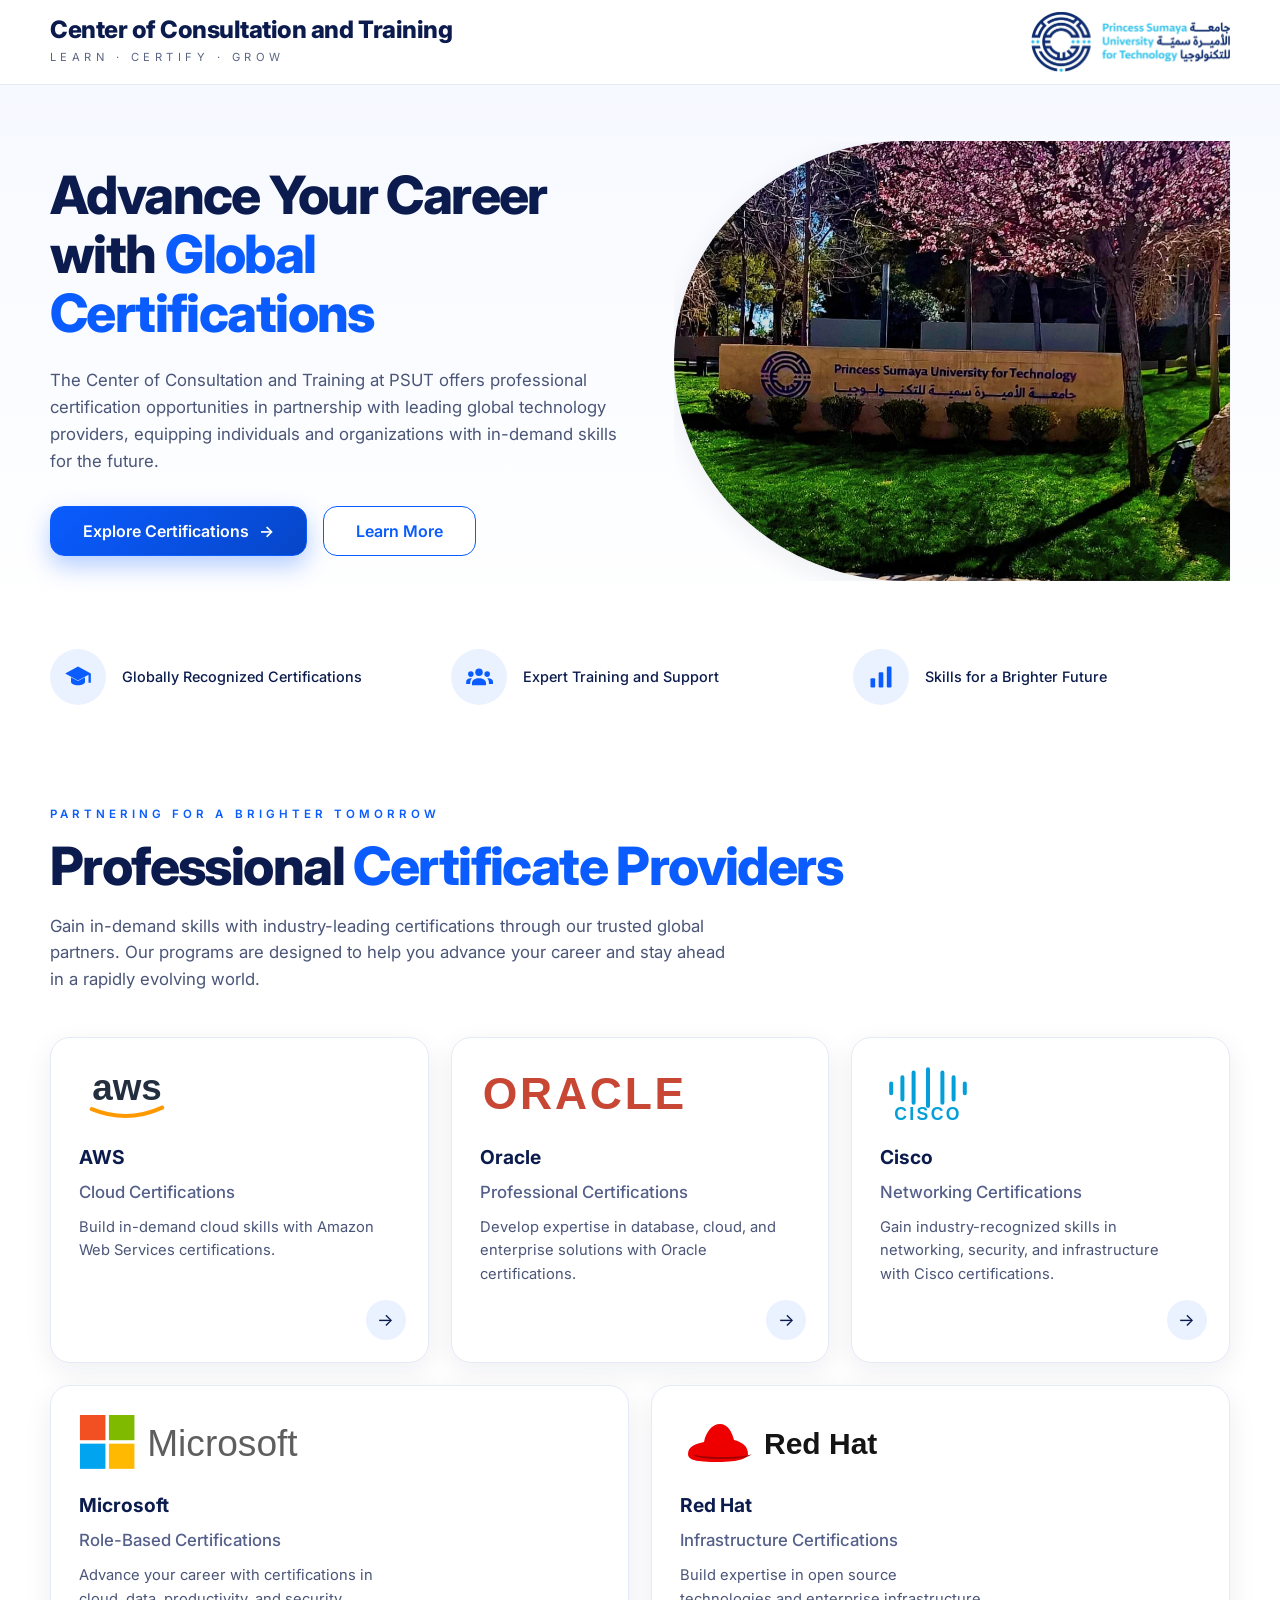
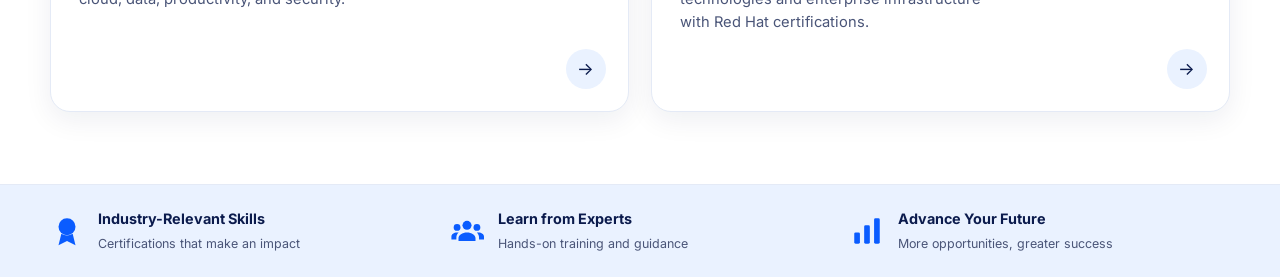
==== index.html @ 0be31d68 "Add PSUT Center of Consultation and Training website Landing page plus AWS, Oracle, Cisco, Microsoft" ====
<!DOCTYPE html>
<html lang="en">
<head>
  <meta charset="UTF-8">
  <meta name="viewport" content="width=device-width, initial-scale=1">
  <title>Center of Consultation and Training | PSUT</title>
  <link rel="preconnect" href="https://fonts.googleapis.com">
  <link href="https://fonts.googleapis.com/css2?family=Inter:wght@400;500;600;700;800&display=swap" rel="stylesheet">
  <link rel="stylesheet" href="css/Shared_Style.css">
  <link rel="stylesheet" href="css/index.css">
</head>
<body>

  <!-- ===== Header ===== -->
  <header class="site-header">
    <div class="container site-header__inner">
      <div class="brand">
        <div class="brand__title">Center of Consultation and Training</div>
        <div class="brand__tagline">LEARN · CERTIFY · GROW</div>
      </div>
      <img class="university-logo" src="assets/images/psut-logo.webp" alt="Princess Sumaya University for Technology" width="1600" height="483">
    </div>
  </header>

  <!-- ===== Hero ===== -->
  <section class="hero" id="hero">
    <div class="container hero__inner">
      <div class="hero__content">
        <h1 class="heading">Advance Your Career<br>with <em>Global Certifications</em></h1>
        <p class="lead">The Center of Consultation and Training at PSUT offers professional certification opportunities in partnership with leading global technology providers, equipping individuals and organizations with in-demand skills for the future.</p>
        <div class="hero__actions">
          <button class="btn btn--primary" data-scroll-target="#providers">Explore Certifications <span aria-hidden="true">→</span></button>
          <button class="btn btn--outline" data-scroll-target="#highlights">Learn More</button>
        </div>
      </div>
      <div class="hero__media" data-tilt>
        <img src="assets/images/campus.webp" alt="PSUT campus in spring bloom">
        <div class="petals" id="petals" aria-hidden="true"></div>
      </div>
    </div>
  </section>

  <!-- ===== Highlights ===== -->
  <section class="highlights" id="highlights">
    <div class="container highlights__inner" id="highlights-list"></div>
  </section>

  <!-- ===== Providers ===== -->
  <section class="section providers" id="providers">
    <div class="container">
      <div class="eyebrow">Partnering for a brighter tomorrow</div>
      <h2 class="heading">Professional <em>Certificate Providers</em></h2>
      <p class="lead">Gain in-demand skills with industry-leading certifications through our trusted global partners. Our programs are designed to help you advance your career and stay ahead in a rapidly evolving world.</p>
      <div class="providers__grid" id="providers-grid"></div>
    </div>
  </section>

  <!-- ===== Footer strip ===== -->
  <footer class="footer-strip">
    <div class="container footer-strip__inner" id="footer-strip"></div>
  </footer>

  <script src="js/Shared_Script.js"></script>
  <script src="js/index.js"></script>
</body>
</html>
---- css/Shared_Style.css ----
/* ==========================================================
   Shared_Style.css — styles used by every page
   Sections: 1 Tokens · 2 Reset · 3 Layout · 4 Header
             5 Buttons · 6 Section headings · 7 Footer strip · 8 Reveal
   ========================================================== */

/* 1. Tokens */
:root {
  --navy: #0b1b4d;
  --blue: #0a5cff;
  --blue-dark: #0646c8;
  --blue-soft: #eaf2ff;
  --orange: #ff9900;
  --text: #4a5578;
  --line: #e4eaf6;
  --bg: #ffffff;
  --card-shadow: 0 8px 28px rgba(11, 27, 77, 0.07);
  --radius: 20px;
  --header-h: 84px;
  --max-w: 1180px;
  /* motion */
  --ease-spring: cubic-bezier(0.16, 1, 0.3, 1);
  --ease-pop: cubic-bezier(0.34, 1.56, 0.64, 1);
}

/* 2. Reset */
*, *::before, *::after { box-sizing: border-box; }
html { scroll-behavior: smooth; overflow-x: clip; }
body {
  margin: 0;
  font-family: "Inter", "Segoe UI", Helvetica, Arial, sans-serif;
  color: var(--text);
  background: var(--bg);
  line-height: 1.6;
}
img { max-width: 100%; display: block; }
.container > *, .hero__inner > *, .aws-hero__inner > * { min-width: 0; }
a { color: inherit; text-decoration: none; }
h1, h2, h3, h4, p { margin: 0; }

/* 3. Layout */
.container { width: min(var(--max-w), 100% - 40px); margin-inline: auto; }
.section { padding: 72px 0; scroll-margin-top: var(--header-h); }

/* 4. Header */
.site-header {
  position: sticky; top: 0; z-index: 50;
  background: rgba(255, 255, 255, 0.92);
  backdrop-filter: blur(10px);
  border-bottom: 1px solid var(--line);
}
.site-header__inner {
  height: var(--header-h);
  display: flex; align-items: center; justify-content: space-between; gap: 20px;
}
.brand__title { font-size: 1.5rem; font-weight: 800; color: var(--navy); letter-spacing: -0.02em; line-height: 1.1; }
.brand__tagline { font-size: 0.7rem; letter-spacing: 0.4em; color: #5a6585; margin-top: 6px; }
.university-logo { height: 60px; width: auto; flex: none; }

/* 5. Buttons */
.btn {
  display: inline-flex; align-items: center; gap: 10px;
  padding: 16px 32px; border-radius: 14px;
  font-family: inherit; font-size: 1rem; font-weight: 600; line-height: 1; cursor: pointer;
  border: 1.5px solid var(--blue);
  transition: transform .2s ease, box-shadow .2s ease, background .2s ease;
}
.btn:hover { transform: translateY(-2px); }
.btn:focus-visible, .provider-card__arrow:focus-visible, .brand:focus-visible { outline: 3px solid var(--blue); outline-offset: 3px; }
::selection { background: var(--blue); color: #fff; }
.btn--primary { background: linear-gradient(135deg, #0a5cff, #0646c8); color: #fff; box-shadow: 0 10px 24px rgba(10, 92, 255, .3); }
.btn--outline { background: #fff; color: var(--blue); }
.btn--outline:hover { background: var(--blue-soft); }

/* 6. Section headings */
.eyebrow { margin-bottom: 14px; font-size: 0.72rem; font-weight: 600; letter-spacing: 0.35em; text-transform: uppercase; color: var(--blue); }
.heading { font-size: clamp(2rem, 4.5vw, 3.3rem); font-weight: 800; color: var(--navy); letter-spacing: -0.03em; line-height: 1.12; text-wrap: balance; }
.heading em { font-style: normal; color: var(--blue); }
.lead { font-size: 1.05rem; max-width: 62ch; text-wrap: pretty; }

/* 7. Footer strip */
.footer-strip { background: var(--blue-soft); border-top: 1px solid var(--line); }
.footer-strip__inner { display: grid; grid-template-columns: repeat(3, 1fr); gap: 20px; padding: 22px 0; }
.footer-strip__item { display: flex; align-items: center; gap: 14px; }
.footer-strip__item svg { width: 34px; height: 34px; flex: none; color: var(--blue); }
.footer-strip__item strong { display: block; color: var(--navy); font-size: 0.9rem; }
.footer-strip__item span { font-size: 0.78rem; }

/* 7b. Feature strip (four selling points above the Enroll button on provider pages) */
.features { list-style: none; margin: 48px 0 0; padding: 22px 26px; display: grid; grid-template-columns: repeat(4, 1fr); gap: 22px; background: linear-gradient(180deg, #fff, #eef5ff); border: 1px solid var(--line); border-radius: 28px; box-shadow: var(--card-shadow); }
.feature { display: flex; align-items: center; gap: 14px; }
.feature__icon { width: 46px; height: 46px; border-radius: 50%; background: var(--blue-soft); color: var(--blue); display: grid; place-items: center; flex: none; }
.feature__icon svg { width: 24px; height: 24px; }
.feature strong { display: block; color: var(--navy); font-size: .88rem; line-height: 1.25; }
.feature span { display: block; font-size: .78rem; line-height: 1.35; }
@media (max-width: 1000px) { .features { grid-template-columns: 1fr 1fr; } }
@media (max-width: 560px) { .features { grid-template-columns: minmax(0, 1fr); padding: 20px; } }

/* 8a. Pointer tilt (driven by Shared.initTilt) */
[data-tilt] { --rx: 0deg; --ry: 0deg; transform: perspective(900px) rotateX(var(--rx)) rotateY(var(--ry)); transition: transform .25s cubic-bezier(.2, .7, .2, 1); }

/* 8. Motion — scroll reveal, badge pop, drawn connector, hero entrances
   Individual `translate` / `scale` properties are used for the entrance so a card's own
   hover `transform` never fights with it. Delays are per-property so hover stays instant. */
.reveal {
  --d: 0ms;
  opacity: 0; translate: 0 36px; scale: .96;
}
.reveal--left  { translate: -48px 24px; }
.reveal--right { translate: 48px 24px; }
.reveal.reveal { /* beats page-level transition rules on cards */
  transition:
    opacity .75s var(--ease-spring) var(--d),
    translate .75s var(--ease-spring) var(--d),
    scale .75s var(--ease-spring) var(--d),
    transform .25s ease, box-shadow .25s ease;
}
.reveal.is-visible { opacity: 1; translate: 0 0; scale: 1; }

/* Badges and number seals pop in just after their card */
.reveal .path-item__badge, .reveal .ms-card__badge, .reveal .rh-card__badge, .reveal .cs-item__num {
  opacity: 0; scale: .55;
  transition: opacity .5s ease calc(var(--d) + 220ms), scale .8s var(--ease-pop) calc(var(--d) + 220ms), transform .3s var(--ease-spring);
}
.reveal.is-visible .path-item__badge, .reveal.is-visible .ms-card__badge,
.reveal.is-visible .rh-card__badge, .reveal.is-visible .cs-item__num { opacity: 1; scale: 1; }

/* Roadmap connector line is drawn as the page scrolls (--draw: 0 → 1, set by Shared.initDrawLines) */
.path::before, .cs-grid::before { clip-path: inset(0 0 calc((1 - var(--draw, 1)) * 100%) 0); transition: clip-path .25s linear; }

/* Hero entrances (pages attach these with `animation:`) */
@keyframes rise { from { opacity: 0; transform: translateY(36px) scale(.96); } }
@keyframes art-in { from { opacity: 0; transform: translateY(36px) scale(1.04); filter: blur(8px); } }
@keyframes reveal-media { from { clip-path: inset(0 0 0 100%); opacity: 0; } to { clip-path: inset(0); opacity: 1; } }
@keyframes settle { from { transform: scale(1.04); } to { transform: scale(1); } }

/* Hover lift with a soft shadow */
.btn--primary:hover { box-shadow: 0 16px 32px rgba(10, 92, 255, .32); }
.btn--outline:hover { box-shadow: 0 10px 24px rgba(11, 27, 77, .1); }

@media (prefers-reduced-motion: reduce) {
  html { scroll-behavior: auto; }
  .reveal, .reveal .path-item__badge, .reveal .ms-card__badge, .reveal .rh-card__badge, .reveal .cs-item__num { opacity: 1; translate: none; scale: none; transition: none; }
  .path::before, .cs-grid::before { clip-path: none; transition: none; }
}

@media (max-width: 760px) {
  .university-logo { height: 40px; }
  .brand__title { font-size: 1.15rem; }
  .brand__tagline { letter-spacing: 0.25em; }
  .footer-strip__inner { grid-template-columns: 1fr; }
}

/* Small phones (≤ 480px, e.g. 320 × 768) */
@media (max-width: 480px) {
  :root { --header-h: 68px; }
  .container { width: calc(100% - 32px); }
  .section { padding: 48px 0; }
  .site-header__inner { gap: 10px; }
  .brand__title { font-size: 0.95rem; line-height: 1.15; }
  .brand__tagline { font-size: 0.6875rem; letter-spacing: 0.12em; margin-top: 3px; white-space: nowrap; }
  .university-logo { height: 30px; }
  .eyebrow { font-size: 0.6875rem; letter-spacing: 0.16em; }
  .heading { font-size: 1.75rem; }
  .lead { font-size: 0.98rem; }
  .btn { padding: 15px 22px; justify-content: center; }
}
---- css/index.css ----
/* ==========================================================
   index.css — styles specific to the home page
   Sections: 1 Hero · 2 Highlights · 3 Providers
   ========================================================== */

/* 1. Hero */
.hero { background: linear-gradient(180deg, #f6f9ff, #fff); overflow: hidden; }
.hero__inner { display: grid; grid-template-columns: 1.05fr 1fr; align-items: center; gap: 40px; padding: 56px 0 40px; }
.hero__content { display: grid; gap: 24px; justify-items: start; }
.hero__actions { display: flex; flex-wrap: wrap; gap: 16px; margin-top: 8px; }
.hero__media { border-radius: 50% 0 0 50% / 60% 0 0 60%; overflow: hidden; height: 440px; box-shadow: var(--card-shadow); }
.hero__media { position: relative; animation: reveal-media 1s var(--ease-spring) both; }
.hero__media img { animation: settle 1.6s var(--ease-spring) both; }
.hero__content > * { animation: rise .8s var(--ease-spring) both; }
.hero__content > :nth-child(2) { animation-delay: .12s; }
.hero__content > :nth-child(3) { animation-delay: .24s; }
.petals { position: absolute; inset: 0; overflow: hidden; pointer-events: none; }
.petal { position: absolute; top: -10%; width: var(--s); height: calc(var(--s) * .7); border-radius: 80% 0 80% 0; background: #ffd6ea; opacity: .85; animation: fall var(--d) linear var(--delay) infinite; }
@keyframes fall { to { transform: translate3d(var(--x), 120vh, 0) rotate(540deg); } }
@media (prefers-reduced-motion: reduce) { .hero__media, .hero__media img, .hero__content > *, .petal { animation: none; } .petals { display: none; } }
.hero__media img { width: 100%; height: 100%; object-fit: cover; object-position: 50% 62%; }

/* 2. Highlights */
.highlights { background: #fff; }
.highlights__inner { display: grid; grid-template-columns: repeat(3, 1fr); gap: 24px; padding: 28px 0; scroll-margin-top: var(--header-h); }
.highlight { display: flex; align-items: center; gap: 16px; }
.highlight__icon { width: 56px; height: 56px; border-radius: 50%; background: var(--blue-soft); display: grid; place-items: center; color: var(--blue); flex: none; }
.highlight__icon svg { width: 28px; height: 28px; }
.highlight span { font-size: 0.9rem; font-weight: 500; color: var(--navy); }

/* 3. Providers */
.providers .lead { margin-top: 16px; }
.providers__grid { display: grid; grid-template-columns: repeat(6, 1fr); gap: 22px; margin-top: 44px; }
.provider-card {
  grid-column: span 2; position: relative; display: flex; flex-direction: column; gap: 6px;
  min-height: 250px; padding: 28px 28px 76px; background: #fff; border: 1px solid var(--line);
  border-radius: var(--radius); box-shadow: var(--card-shadow);
  transition: transform .25s ease, box-shadow .25s ease;
}
.provider-card:nth-child(n+4) { grid-column: span 3; min-height: 220px; }
.provider-card:hover { transform: translateY(-4px); box-shadow: 0 16px 36px rgba(11, 27, 77, .12); }
.provider-card__logo { height: 56px; margin-bottom: 14px; }
.provider-card__logo img { height: 100%; width: auto; max-width: 100%; object-fit: contain; object-position: left center; }
.provider-card h3 { color: var(--navy); font-size: 1.2rem; }
.provider-card h4 { font-weight: 500; font-size: 1.05rem; color: #55608a; }
.provider-card p { font-size: 0.92rem; max-width: 34ch; margin-top: 4px; }
.provider-card__arrow {
  position: absolute; right: 22px; bottom: 22px; width: 40px; height: 40px;
  border-radius: 50%; background: var(--blue-soft); color: var(--navy);
  display: grid; place-items: center; font-size: 1.1rem; transition: background .2s, color .2s, transform .2s;
}
.provider-card__arrow:hover, .provider-card__arrow:focus-visible { background: var(--blue); color: #fff; transform: translateX(3px); }

@media (max-width: 900px) {
  .hero__inner { grid-template-columns: minmax(0, 1fr); padding-top: 40px; }
  .hero__media { border-radius: var(--radius); height: 280px; }
  .highlights__inner { grid-template-columns: 1fr; }
  .provider-card, .provider-card:nth-child(n+4) { grid-column: span 6; min-height: 0; }
}

@media (max-width: 480px) {
  .hero__inner { padding: 32px 0 24px; gap: 28px; }
  .hero__actions { width: 100%; flex-direction: column; }
  .hero__actions .btn { width: 100%; }
  .hero__media { height: 220px; }
  .highlights__inner { padding: 20px 0; }
  .provider-card, .provider-card:nth-child(n+4) { padding: 24px 22px 72px; }
}
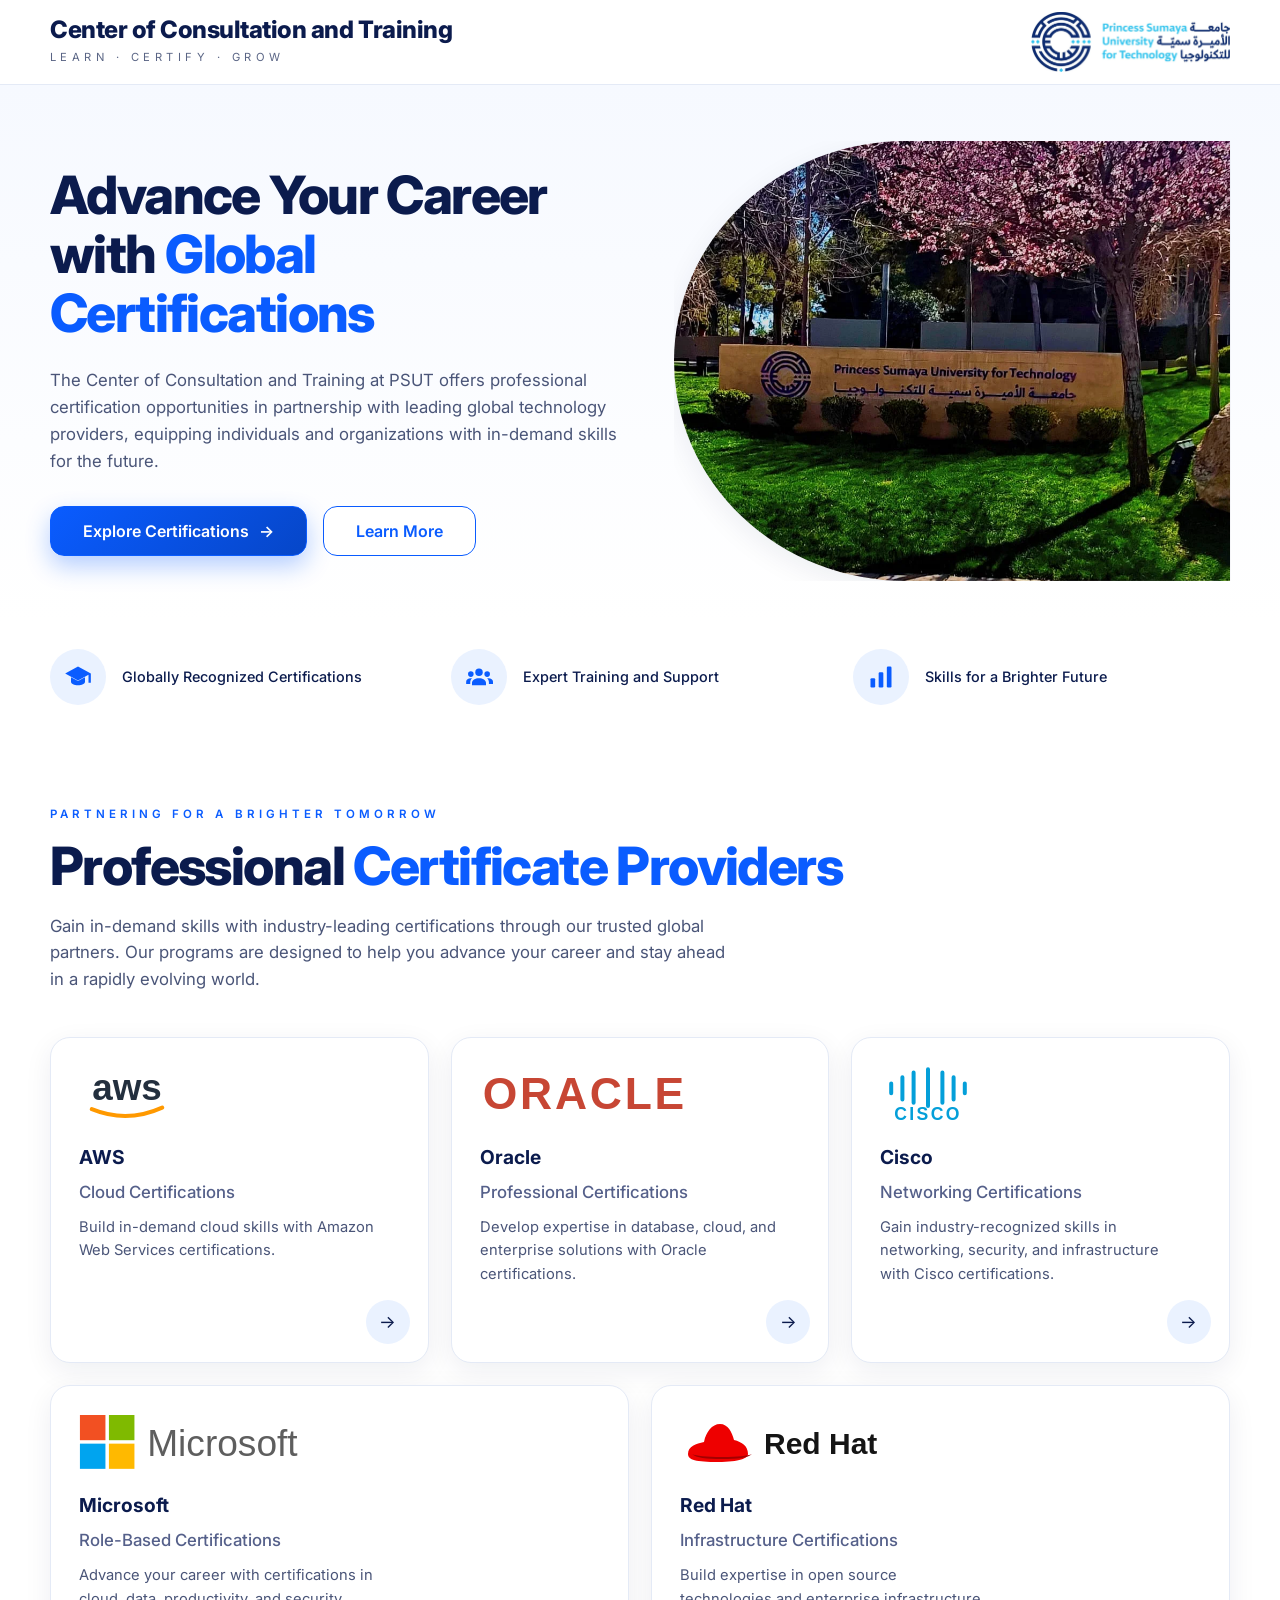
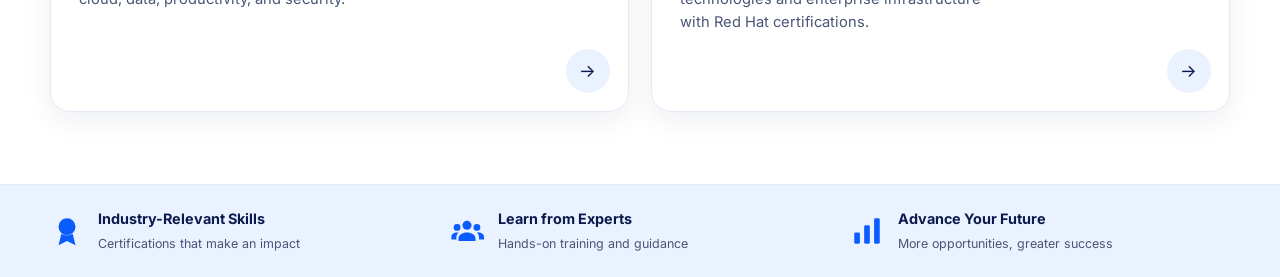
==== commit 4232b58c: "Accessibility pass: skip link, main landmark, labelled lists, card contrast, 44px targets Co-Authore" ====
--- a/index.html
+++ b/index.html
@@ -8,8 +8,10 @@
   <link href="https://fonts.googleapis.com/css2?family=Inter:wght@400;500;600;700;800&display=swap" rel="stylesheet">
   <link rel="stylesheet" href="css/Shared_Style.css">
   <link rel="stylesheet" href="css/index.css">
+  <script>document.documentElement.classList.add("js");</script>
 </head>
 <body>
+  <a class="skip-link" href="#main">Skip to main content</a>
 
   <!-- ===== Header ===== -->
   <header class="site-header">
@@ -22,6 +24,7 @@
     </div>
   </header>
 
+  <main id="main" tabindex="-1">
   <!-- ===== Hero ===== -->
   <section class="hero" id="hero">
     <div class="container hero__inner">
@@ -35,7 +38,6 @@
       </div>
       <div class="hero__media" data-tilt>
         <img src="assets/images/campus.webp" alt="PSUT campus in spring bloom">
-        <div class="petals" id="petals" aria-hidden="true"></div>
       </div>
     </div>
   </section>
@@ -55,6 +57,8 @@
     </div>
   </section>
 
+  </main>
+
   <!-- ===== Footer strip ===== -->
   <footer class="footer-strip">
     <div class="container footer-strip__inner" id="footer-strip"></div>
--- a/css/Shared_Style.css
+++ b/css/Shared_Style.css
@@ -25,7 +25,7 @@
 
 /* 2. Reset */
 *, *::before, *::after { box-sizing: border-box; }
-html { scroll-behavior: smooth; overflow-x: clip; }
+html { scroll-behavior: smooth; overflow-x: hidden; }
 body {
   margin: 0;
   font-family: "Inter", "Segoe UI", Helvetica, Arial, sans-serif;
@@ -38,9 +38,15 @@
 a { color: inherit; text-decoration: none; }
 h1, h2, h3, h4, p { margin: 0; }
 
+/* Accessibility helpers */
+.skip-link { position: absolute; left: 16px; top: -64px; z-index: 100; padding: 12px 18px; border-radius: 10px; background: var(--navy); color: #fff; font-weight: 600; transition: top .2s ease; }
+.skip-link:focus { top: 12px; }
+.sr-only { position: absolute; width: 1px; height: 1px; margin: -1px; padding: 0; overflow: hidden; clip: rect(0 0 0 0); white-space: nowrap; border: 0; }
+main:focus { outline: none; }
+
 /* 3. Layout */
 .container { width: min(var(--max-w), 100% - 40px); margin-inline: auto; }
-.section { padding: 72px 0; scroll-margin-top: var(--header-h); }
+.section { padding: 72px 0; scroll-margin-top: var(--header-h); overflow-x: clip; }
 
 /* 4. Header */
 .site-header {
@@ -66,7 +72,13 @@
   transition: transform .2s ease, box-shadow .2s ease, background .2s ease;
 }
 .btn:hover { transform: translateY(-2px); }
-.btn:focus-visible, .provider-card__arrow:focus-visible, .brand:focus-visible { outline: 3px solid var(--blue); outline-offset: 3px; }
+.btn:active { transform: translateY(0) scale(.98); }
+.btn:disabled, .btn[aria-disabled="true"] { opacity: .5; pointer-events: none; }
+/* Focus ring in the shadcn style: a soft 3px halo instead of a hard outline */
+.btn:focus-visible, .provider-card__arrow:focus-visible, .brand:focus-visible, .feature a:focus-visible {
+  outline: none; box-shadow: 0 0 0 3px rgba(10, 92, 255, .4); border-color: var(--blue);
+}
+.brand:focus-visible { border-radius: 8px; }
 ::selection { background: var(--blue); color: #fff; }
 .btn--primary { background: linear-gradient(135deg, #0a5cff, #0646c8); color: #fff; box-shadow: 0 10px 24px rgba(10, 92, 255, .3); }
 .btn--outline { background: #fff; color: var(--blue); }
@@ -102,12 +114,10 @@
 /* 8. Motion — scroll reveal, badge pop, drawn connector, hero entrances
    Individual `translate` / `scale` properties are used for the entrance so a card's own
    hover `transform` never fights with it. Delays are per-property so hover stays instant. */
-.reveal {
-  --d: 0ms;
-  opacity: 0; translate: 0 36px; scale: .96;
-}
-.reveal--left  { translate: -48px 24px; }
-.reveal--right { translate: 48px 24px; }
+.reveal { --d: 0ms; }
+.js .reveal { opacity: 0; translate: 0 36px; scale: .96; }
+.js .reveal--left  { translate: -48px 24px; }
+.js .reveal--right { translate: 48px 24px; }
 .reveal.reveal { /* beats page-level transition rules on cards */
   transition:
     opacity .75s var(--ease-spring) var(--d),
@@ -115,15 +125,15 @@
     scale .75s var(--ease-spring) var(--d),
     transform .25s ease, box-shadow .25s ease;
 }
-.reveal.is-visible { opacity: 1; translate: 0 0; scale: 1; }
+.js .reveal.is-visible { opacity: 1; translate: 0 0; scale: 1; }
 
 /* Badges and number seals pop in just after their card */
-.reveal .path-item__badge, .reveal .ms-card__badge, .reveal .rh-card__badge, .reveal .cs-item__num {
+.js .reveal .path-item__badge, .js .reveal .ms-card__badge, .js .reveal .rh-card__badge, .js .reveal .cs-item__num {
   opacity: 0; scale: .55;
   transition: opacity .5s ease calc(var(--d) + 220ms), scale .8s var(--ease-pop) calc(var(--d) + 220ms), transform .3s var(--ease-spring);
 }
-.reveal.is-visible .path-item__badge, .reveal.is-visible .ms-card__badge,
-.reveal.is-visible .rh-card__badge, .reveal.is-visible .cs-item__num { opacity: 1; scale: 1; }
+.js .reveal.is-visible .path-item__badge, .js .reveal.is-visible .ms-card__badge,
+.js .reveal.is-visible .rh-card__badge, .js .reveal.is-visible .cs-item__num { opacity: 1; scale: 1; }
 
 /* Roadmap connector line is drawn as the page scrolls (--draw: 0 → 1, set by Shared.initDrawLines) */
 .path::before, .cs-grid::before { clip-path: inset(0 0 calc((1 - var(--draw, 1)) * 100%) 0); transition: clip-path .25s linear; }
@@ -140,7 +150,7 @@
 
 @media (prefers-reduced-motion: reduce) {
   html { scroll-behavior: auto; }
-  .reveal, .reveal .path-item__badge, .reveal .ms-card__badge, .reveal .rh-card__badge, .reveal .cs-item__num { opacity: 1; translate: none; scale: none; transition: none; }
+  .js .reveal, .js .reveal .path-item__badge, .js .reveal .ms-card__badge, .js .reveal .rh-card__badge, .js .reveal .cs-item__num { opacity: 1; translate: none; scale: none; transition: none; }
   .path::before, .cs-grid::before { clip-path: none; transition: none; }
 }
 
--- a/css/index.css
+++ b/css/index.css
@@ -14,10 +14,7 @@
 .hero__content > * { animation: rise .8s var(--ease-spring) both; }
 .hero__content > :nth-child(2) { animation-delay: .12s; }
 .hero__content > :nth-child(3) { animation-delay: .24s; }
-.petals { position: absolute; inset: 0; overflow: hidden; pointer-events: none; }
-.petal { position: absolute; top: -10%; width: var(--s); height: calc(var(--s) * .7); border-radius: 80% 0 80% 0; background: #ffd6ea; opacity: .85; animation: fall var(--d) linear var(--delay) infinite; }
-@keyframes fall { to { transform: translate3d(var(--x), 120vh, 0) rotate(540deg); } }
-@media (prefers-reduced-motion: reduce) { .hero__media, .hero__media img, .hero__content > *, .petal { animation: none; } .petals { display: none; } }
+@media (prefers-reduced-motion: reduce) { .hero__media, .hero__media img, .hero__content > * { animation: none; } }
 .hero__media img { width: 100%; height: 100%; object-fit: cover; object-position: 50% 62%; }
 
 /* 2. Highlights */
@@ -38,6 +35,8 @@
   transition: transform .25s ease, box-shadow .25s ease;
 }
 .provider-card:nth-child(n+4) { grid-column: span 3; min-height: 220px; }
+.provider-card[data-href] { cursor: pointer; }
+.provider-card:focus-within { box-shadow: 0 0 0 3px rgba(10, 92, 255, .25), var(--card-shadow); }
 .provider-card:hover { transform: translateY(-4px); box-shadow: 0 16px 36px rgba(11, 27, 77, .12); }
 .provider-card__logo { height: 56px; margin-bottom: 14px; }
 .provider-card__logo img { height: 100%; width: auto; max-width: 100%; object-fit: contain; object-position: left center; }
@@ -45,7 +44,7 @@
 .provider-card h4 { font-weight: 500; font-size: 1.05rem; color: #55608a; }
 .provider-card p { font-size: 0.92rem; max-width: 34ch; margin-top: 4px; }
 .provider-card__arrow {
-  position: absolute; right: 22px; bottom: 22px; width: 40px; height: 40px;
+  position: absolute; right: 18px; bottom: 18px; width: 44px; height: 44px;
   border-radius: 50%; background: var(--blue-soft); color: var(--navy);
   display: grid; place-items: center; font-size: 1.1rem; transition: background .2s, color .2s, transform .2s;
 }
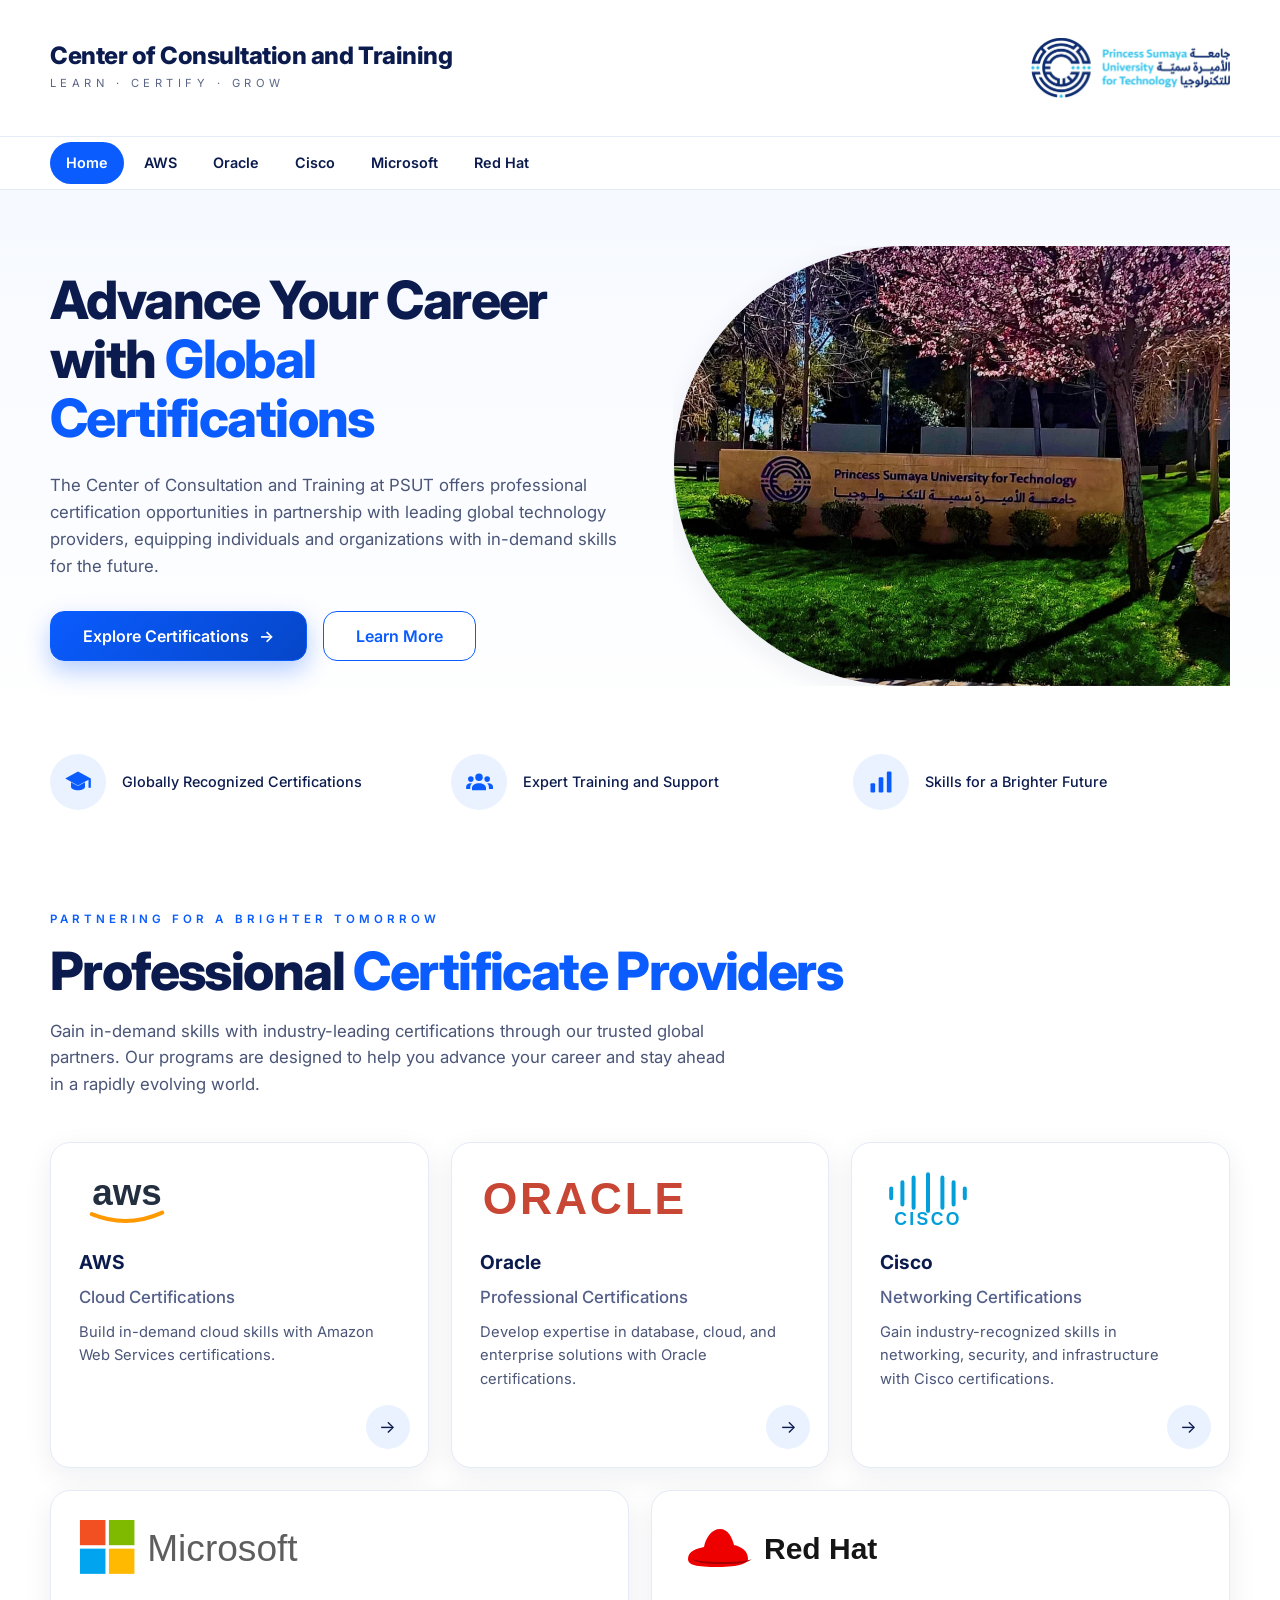
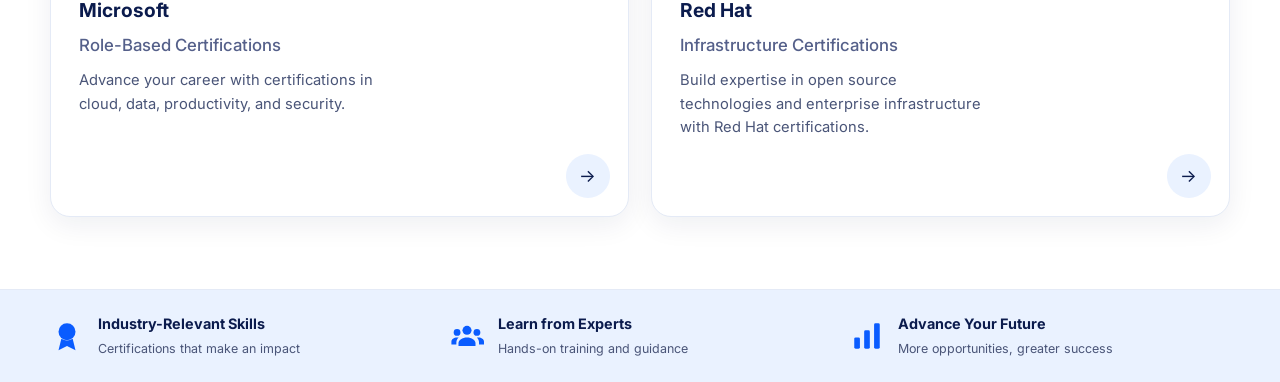
==== commit 32b60b62: "Polish: mobile-native fixes, view transitions, scroll-driven connector, header shadow, shared hero a" ====
--- a/index.html
+++ b/index.html
@@ -2,7 +2,9 @@
 <html lang="en">
 <head>
   <meta charset="UTF-8">
-  <meta name="viewport" content="width=device-width, initial-scale=1">
+  <meta name="viewport" content="width=device-width, initial-scale=1, viewport-fit=cover">
+  <meta name="theme-color" content="#ffffff">
+  <meta name="color-scheme" content="light">
   <title>Center of Consultation and Training | PSUT</title>
   <link rel="preconnect" href="https://fonts.googleapis.com">
   <link href="https://fonts.googleapis.com/css2?family=Inter:wght@400;500;600;700;800&display=swap" rel="stylesheet">
--- a/css/Shared_Style.css
+++ b/css/Shared_Style.css
@@ -16,16 +16,17 @@
   --bg: #ffffff;
   --card-shadow: 0 8px 28px rgba(11, 27, 77, 0.07);
   --radius: 20px;
-  --header-h: 84px;
+  --header-h: 136px;
   --max-w: 1180px;
   /* motion */
   --ease-spring: cubic-bezier(0.16, 1, 0.3, 1);
   --ease-pop: cubic-bezier(0.34, 1.56, 0.64, 1);
+  --ease-out: cubic-bezier(0.23, 1, 0.32, 1); /* strong ease-out for hover / press feedback */
 }
 
 /* 2. Reset */
 *, *::before, *::after { box-sizing: border-box; }
-html { scroll-behavior: smooth; overflow-x: hidden; }
+html { scroll-behavior: smooth; overflow-x: hidden; -webkit-tap-highlight-color: transparent; -webkit-text-size-adjust: 100%; }
 body {
   margin: 0;
   font-family: "Inter", "Segoe UI", Helvetica, Arial, sans-serif;
@@ -34,12 +35,19 @@
   line-height: 1.6;
 }
 img { max-width: 100%; display: block; }
+
+/* Native feel on phones: instant taps, no text selection / callout on controls, notch-safe edges */
+a, button, [role="button"] { touch-action: manipulation; }
+.btn, .site-nav a, .provider-card__arrow, .brand { -webkit-user-select: none; user-select: none; -webkit-touch-callout: none; }
+body { padding-left: env(safe-area-inset-left); padding-right: env(safe-area-inset-right); }
+.site-header { padding-top: env(safe-area-inset-top); }
+.site-nav ul { overscroll-behavior-x: contain; }
 .container > *, .hero__inner > *, .aws-hero__inner > * { min-width: 0; }
 a { color: inherit; text-decoration: none; }
 h1, h2, h3, h4, p { margin: 0; }
 
 /* Accessibility helpers */
-.skip-link { position: absolute; left: 16px; top: -64px; z-index: 100; padding: 12px 18px; border-radius: 10px; background: var(--navy); color: #fff; font-weight: 600; transition: top .2s ease; }
+.skip-link { position: absolute; left: 16px; top: -64px; z-index: 100; padding: 12px 18px; border-radius: 10px; background: var(--navy); color: #fff; font-weight: 600; }
 .skip-link:focus { top: 12px; }
 .sr-only { position: absolute; width: 1px; height: 1px; margin: -1px; padding: 0; overflow: hidden; clip: rect(0 0 0 0); white-space: nowrap; border: 0; }
 main:focus { outline: none; }
@@ -63,16 +71,45 @@
 .brand__tagline { font-size: 0.7rem; letter-spacing: 0.4em; color: #5a6585; margin-top: 6px; }
 .university-logo { height: 60px; width: auto; flex: none; }
 
+/* Header shadow appears once the page scrolls (opacity only; toggled by Shared.initHeaderShadow) */
+.site-header::after { content: ""; position: absolute; inset: 0; z-index: -1; pointer-events: none; box-shadow: 0 10px 28px rgba(11, 27, 77, .09); opacity: 0; transition: opacity 200ms ease; }
+.site-header.is-scrolled::after { opacity: 1; }
+
+/* Page-to-page cross-fade; the sticky header stays put (browsers without support just navigate normally) */
+@view-transition { navigation: auto; }
+.site-header { view-transition-name: site-header; }
+::view-transition-group(site-header) { animation-duration: 0s; }
+::view-transition-old(root) { animation: 160ms var(--ease-out) both vt-out; }
+::view-transition-new(root) { animation: 220ms var(--ease-out) both vt-in; }
+@keyframes vt-out { to { opacity: 0; } }
+@keyframes vt-in { from { opacity: 0; } }
+
+@media (prefers-reduced-transparency: reduce), (prefers-contrast: more) {
+  .site-header, .site-nav { background: #fff; backdrop-filter: none; -webkit-backdrop-filter: none; }
+}
+
+/* 4b. Navigation row */
+.site-nav { border-top: 1px solid var(--line); background: rgba(255, 255, 255, .96); }
+.site-nav__inner { display: flex; align-items: center; justify-content: space-between; gap: 16px; height: 52px; }
+.site-nav ul { list-style: none; margin: 0; padding: 0; display: flex; gap: 4px; flex: 1; min-width: 0; overflow-x: auto; scrollbar-width: none; scroll-snap-type: x proximity; }
+.site-nav ul::-webkit-scrollbar { display: none; }
+.site-nav li { flex: none; scroll-snap-align: start; }
+.site-nav ul a { display: block; padding: 9px 16px; border-radius: 999px; font-size: .9rem; font-weight: 600; color: var(--navy); transition: background-color 200ms ease, color 200ms ease, transform 160ms var(--ease-out); }
+@media (hover: hover) and (pointer: fine) { .site-nav ul a:hover { background: var(--blue-soft); } }
+.site-nav ul a[aria-current="page"] { background: var(--blue); color: #fff; }
+.site-nav ul a:active { transform: scale(.97); }
+.site-nav a:focus-visible { outline: none; box-shadow: 0 0 0 3px rgba(10, 92, 255, .4); }
+
 /* 5. Buttons */
 .btn {
   display: inline-flex; align-items: center; gap: 10px;
   padding: 16px 32px; border-radius: 14px;
   font-family: inherit; font-size: 1rem; font-weight: 600; line-height: 1; cursor: pointer;
   border: 1.5px solid var(--blue);
-  transition: transform .2s ease, box-shadow .2s ease, background .2s ease;
-}
-.btn:hover { transform: translateY(-2px); }
-.btn:active { transform: translateY(0) scale(.98); }
+  transition: transform 160ms var(--ease-out), box-shadow 200ms ease, background-color 200ms ease;
+}
+@media (hover: hover) and (pointer: fine) { .btn:hover { transform: translateY(-2px); } }
+.btn:active { transform: scale(.97); }
 .btn:disabled, .btn[aria-disabled="true"] { opacity: .5; pointer-events: none; }
 /* Focus ring in the shadcn style: a soft 3px halo instead of a hard outline */
 .btn:focus-visible, .provider-card__arrow:focus-visible, .brand:focus-visible, .feature a:focus-visible {
@@ -82,7 +119,7 @@
 ::selection { background: var(--blue); color: #fff; }
 .btn--primary { background: linear-gradient(135deg, #0a5cff, #0646c8); color: #fff; box-shadow: 0 10px 24px rgba(10, 92, 255, .3); }
 .btn--outline { background: #fff; color: var(--blue); }
-.btn--outline:hover { background: var(--blue-soft); }
+@media (hover: hover) and (pointer: fine) { .btn--outline:hover { background: var(--blue-soft); } }
 
 /* 6. Section headings */
 .eyebrow { margin-bottom: 14px; font-size: 0.72rem; font-weight: 600; letter-spacing: 0.35em; text-transform: uppercase; color: var(--blue); }
@@ -109,7 +146,7 @@
 @media (max-width: 560px) { .features { grid-template-columns: minmax(0, 1fr); padding: 20px; } }
 
 /* 8a. Pointer tilt (driven by Shared.initTilt) */
-[data-tilt] { --rx: 0deg; --ry: 0deg; transform: perspective(900px) rotateX(var(--rx)) rotateY(var(--ry)); transition: transform .25s cubic-bezier(.2, .7, .2, 1); }
+[data-tilt] { transition: transform 250ms var(--ease-out); }
 
 /* 8. Motion — scroll reveal, badge pop, drawn connector, hero entrances
    Individual `translate` / `scale` properties are used for the entrance so a card's own
@@ -123,20 +160,32 @@
     opacity .75s var(--ease-spring) var(--d),
     translate .75s var(--ease-spring) var(--d),
     scale .75s var(--ease-spring) var(--d),
-    transform .25s ease, box-shadow .25s ease;
+    transform 220ms var(--ease-out), box-shadow 220ms ease;
 }
 .js .reveal.is-visible { opacity: 1; translate: 0 0; scale: 1; }
 
 /* Badges and number seals pop in just after their card */
 .js .reveal .path-item__badge, .js .reveal .ms-card__badge, .js .reveal .rh-card__badge, .js .reveal .cs-item__num {
-  opacity: 0; scale: .55;
-  transition: opacity .5s ease calc(var(--d) + 220ms), scale .8s var(--ease-pop) calc(var(--d) + 220ms), transform .3s var(--ease-spring);
+  opacity: 0; scale: .8;
+  transition: opacity .5s ease calc(var(--d) + 220ms), scale .8s var(--ease-pop) calc(var(--d) + 220ms), transform 220ms var(--ease-out);
 }
 .js .reveal.is-visible .path-item__badge, .js .reveal.is-visible .ms-card__badge,
 .js .reveal.is-visible .rh-card__badge, .js .reveal.is-visible .cs-item__num { opacity: 1; scale: 1; }
 
-/* Roadmap connector line is drawn as the page scrolls (--draw: 0 → 1, set by Shared.initDrawLines) */
-.path::before, .cs-grid::before { clip-path: inset(0 0 calc((1 - var(--draw, 1)) * 100%) 0); transition: clip-path .25s linear; }
+/* Roadmap connector line is drawn as the page scrolls, with a CSS scroll-driven animation (no JS).
+   Browsers without animation-timeline simply show the finished line. */
+@supports (animation-timeline: view()) {
+  @media (prefers-reduced-motion: no-preference) {
+    .path::before, .cs-grid::before { animation: draw-line linear both; animation-timeline: view(); animation-range: entry 25% cover 60%; }
+  }
+}
+@keyframes draw-line { from { clip-path: inset(0 0 100% 0); } to { clip-path: inset(0 0 0 0); } }
+
+/* Hero art shared by the AWS / Oracle / Cisco / Red Hat pages (each page sets --glow-a / --glow-b on its visual) */
+.hero-art { width: 100%; max-width: 560px; height: auto; animation: float 7s ease-in-out infinite; mix-blend-mode: multiply; }
+.glow { position: absolute; width: 70%; aspect-ratio: 1; border-radius: 50%; background: radial-gradient(circle, var(--glow-a), var(--glow-b) 55%, transparent 70%); animation: pulse 4.5s ease-in-out infinite; }
+@keyframes float { 50% { transform: translateY(-14px); } }
+@keyframes pulse { 50% { transform: scale(1.18); opacity: .6; } }
 
 /* Hero entrances (pages attach these with `animation:`) */
 @keyframes rise { from { opacity: 0; transform: translateY(36px) scale(.96); } }
@@ -145,13 +194,14 @@
 @keyframes settle { from { transform: scale(1.04); } to { transform: scale(1); } }
 
 /* Hover lift with a soft shadow */
-.btn--primary:hover { box-shadow: 0 16px 32px rgba(10, 92, 255, .32); }
-.btn--outline:hover { box-shadow: 0 10px 24px rgba(11, 27, 77, .1); }
+@media (hover: hover) and (pointer: fine) { .btn--primary:hover { box-shadow: 0 16px 32px rgba(10, 92, 255, .32); } }
+@media (hover: hover) and (pointer: fine) { .btn--outline:hover { box-shadow: 0 10px 24px rgba(11, 27, 77, .1); } }
 
 @media (prefers-reduced-motion: reduce) {
+  @view-transition { navigation: none; }
+  .site-header::after { transition: none; }
   html { scroll-behavior: auto; }
   .js .reveal, .js .reveal .path-item__badge, .js .reveal .ms-card__badge, .js .reveal .rh-card__badge, .js .reveal .cs-item__num { opacity: 1; translate: none; scale: none; transition: none; }
-  .path::before, .cs-grid::before { clip-path: none; transition: none; }
 }
 
 @media (max-width: 760px) {
@@ -163,7 +213,9 @@
 
 /* Small phones (≤ 480px, e.g. 320 × 768) */
 @media (max-width: 480px) {
-  :root { --header-h: 68px; }
+  :root { --header-h: 116px; }
+  .site-nav__inner { height: 48px; gap: 10px; }
+  .site-nav ul a { padding: 8px 12px; font-size: .85rem; }
   .container { width: calc(100% - 32px); }
   .section { padding: 48px 0; }
   .site-header__inner { gap: 10px; }
--- a/css/index.css
+++ b/css/index.css
@@ -32,12 +32,13 @@
   grid-column: span 2; position: relative; display: flex; flex-direction: column; gap: 6px;
   min-height: 250px; padding: 28px 28px 76px; background: #fff; border: 1px solid var(--line);
   border-radius: var(--radius); box-shadow: var(--card-shadow);
-  transition: transform .25s ease, box-shadow .25s ease;
+  transition: transform 220ms var(--ease-out), box-shadow 220ms ease;
 }
 .provider-card:nth-child(n+4) { grid-column: span 3; min-height: 220px; }
 .provider-card[data-href] { cursor: pointer; }
+.provider-card[data-href]:active { transform: scale(.985); }
 .provider-card:focus-within { box-shadow: 0 0 0 3px rgba(10, 92, 255, .25), var(--card-shadow); }
-.provider-card:hover { transform: translateY(-4px); box-shadow: 0 16px 36px rgba(11, 27, 77, .12); }
+@media (hover: hover) and (pointer: fine) { .provider-card:hover { transform: translateY(-4px); box-shadow: 0 16px 36px rgba(11, 27, 77, .12); } }
 .provider-card__logo { height: 56px; margin-bottom: 14px; }
 .provider-card__logo img { height: 100%; width: auto; max-width: 100%; object-fit: contain; object-position: left center; }
 .provider-card h3 { color: var(--navy); font-size: 1.2rem; }
@@ -46,9 +47,11 @@
 .provider-card__arrow {
   position: absolute; right: 18px; bottom: 18px; width: 44px; height: 44px;
   border-radius: 50%; background: var(--blue-soft); color: var(--navy);
-  display: grid; place-items: center; font-size: 1.1rem; transition: background .2s, color .2s, transform .2s;
+  display: grid; place-items: center; font-size: 1.1rem; transition: background-color 200ms ease, color 200ms ease, transform 160ms var(--ease-out);
 }
-.provider-card__arrow:hover, .provider-card__arrow:focus-visible { background: var(--blue); color: #fff; transform: translateX(3px); }
+.provider-card__arrow:focus-visible { background: var(--blue); color: #fff; }
+@media (hover: hover) and (pointer: fine) { .provider-card:hover .provider-card__arrow, .provider-card__arrow:hover { background: var(--blue); color: #fff; transform: translateX(3px); } }
+.provider-card__arrow:active { transform: scale(.94); }
 
 @media (max-width: 900px) {
   .hero__inner { grid-template-columns: minmax(0, 1fr); padding-top: 40px; }
